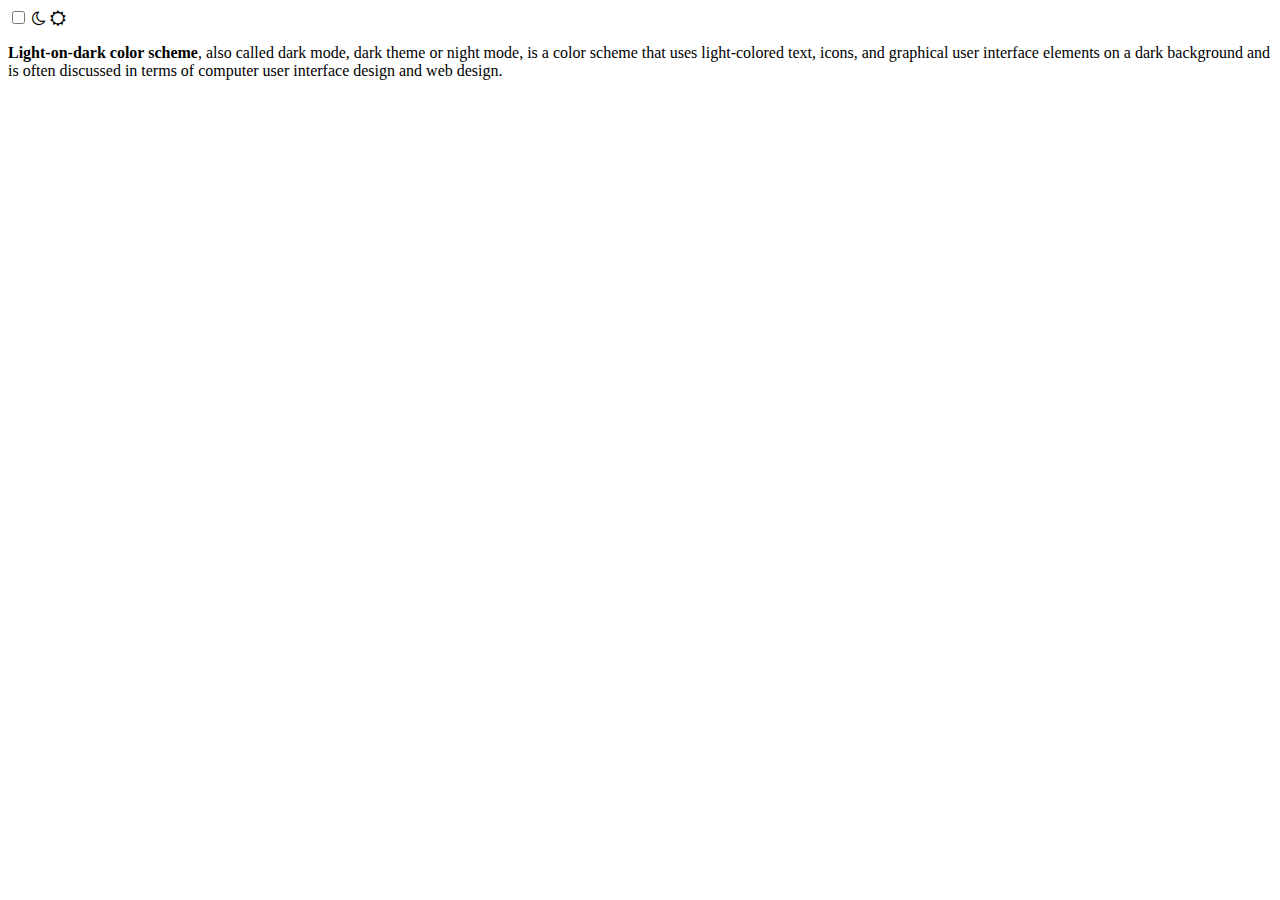
==== light-dark-theme/index.html @ ecc2da3b "Update index.html" ====
<!DOCTYPE html>
<html lang="en">
	<head>
		<meta charset="UTF-8" />
		<meta name="viewport" content="width=device-width, initial-scale=1.0" />
		<link
			rel="stylesheet"
			href="https://cdnjs.cloudflare.com/ajax/libs/font-awesome/4.7.0/css/font-awesome.min.css"
		/>
		<link rel="stylesheet" href="style.css" />
		<title>Light/Dark Theme</title>
	</head>
	<body>

        <div class="container">

        <div>
            <input type="checkbox" class="checkbox" id="checkbox">
                <label for="checkbox" class="label">
                </i>
                <i class="fa fa-moon-o" ></i>
                </i>
                <i class="fa fa-sun-o" ></i>
                <div class="ball">
                </div>
            </label>
        </div>

        <p><strong>Light-on-dark color scheme</strong>, also called dark mode, dark theme or night mode, is a color scheme that uses light-colored text, icons, and graphical user interface elements on a dark background and is often discussed in terms of computer user interface design and web design.</p>
    </div>

		<script src="app.js"></script>
	</body>

</html>
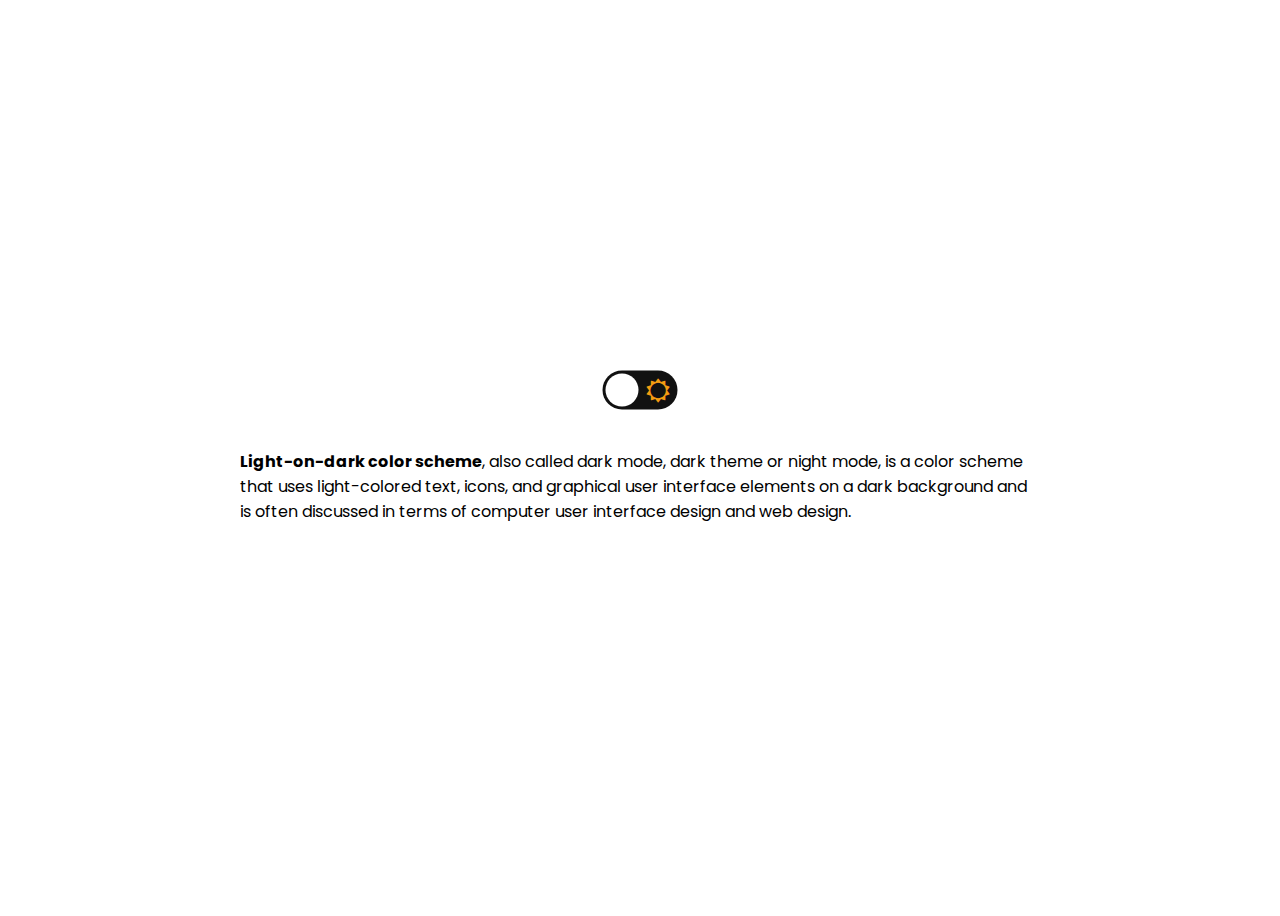
==== commit 477f0e7f: "Update index.html" ====
--- a/light-dark-theme/index.html
+++ b/light-dark-theme/index.html
@@ -28,8 +28,6 @@
 
         <p><strong>Light-on-dark color scheme</strong>, also called dark mode, dark theme or night mode, is a color scheme that uses light-colored text, icons, and graphical user interface elements on a dark background and is often discussed in terms of computer user interface design and web design.</p>
     </div>
-
 		<script src="app.js"></script>
 	</body>
-
 </html>
--- a/light-dark-theme/style.css
+++ b/light-dark-theme/style.css
@@ -0,0 +1,70 @@
+@import url('https://fonts.googleapis.com/css?family=Poppins&display=swap');
+* {
+	box-sizing: border-box;
+}
+body {
+	font-family: 'Poppins', sans-serif;
+}
+
+.container {
+	width: 100%;
+	max-width: 800px;
+	margin: 0 auto;
+	display: flex;
+	flex-direction: column;
+	justify-content: center;
+	align-items: center;
+	height: 100vh;
+	transition: background 0.2s linear;
+}
+
+body.dark {
+	background-color: #292c35;
+}
+
+body.dark p {
+	color: #fff;
+}
+
+.checkbox {
+	opacity: 0;
+	position: absolute;
+}
+
+.label {
+	display: flex;
+	justify-content: space-between;
+	align-items: center;
+	padding: 5px;
+	background-color: #111;
+	position: relative;
+	height: 26px;
+	width: 50px;
+	border-radius: 50px;
+	transform: scale(1.5); /*This will make the toggle a little bigger */
+	margin-bottom: 30px;
+}
+
+.ball {
+	background-color: #fff;
+	width: 22px;
+	height: 22px;
+	position: absolute;
+	top: 2px;
+	left: 2px;
+	border-radius: 50%;
+	transition: transform 0.2s linear;
+}
+
+.checkbox:checked + .label .ball {
+	transform: translateX(24px);
+}
+
+.fa-moon-o {
+	color: #f1c40f;
+}
+
+.fa-sun-o {
+	color: #f39c12;
+}
+
